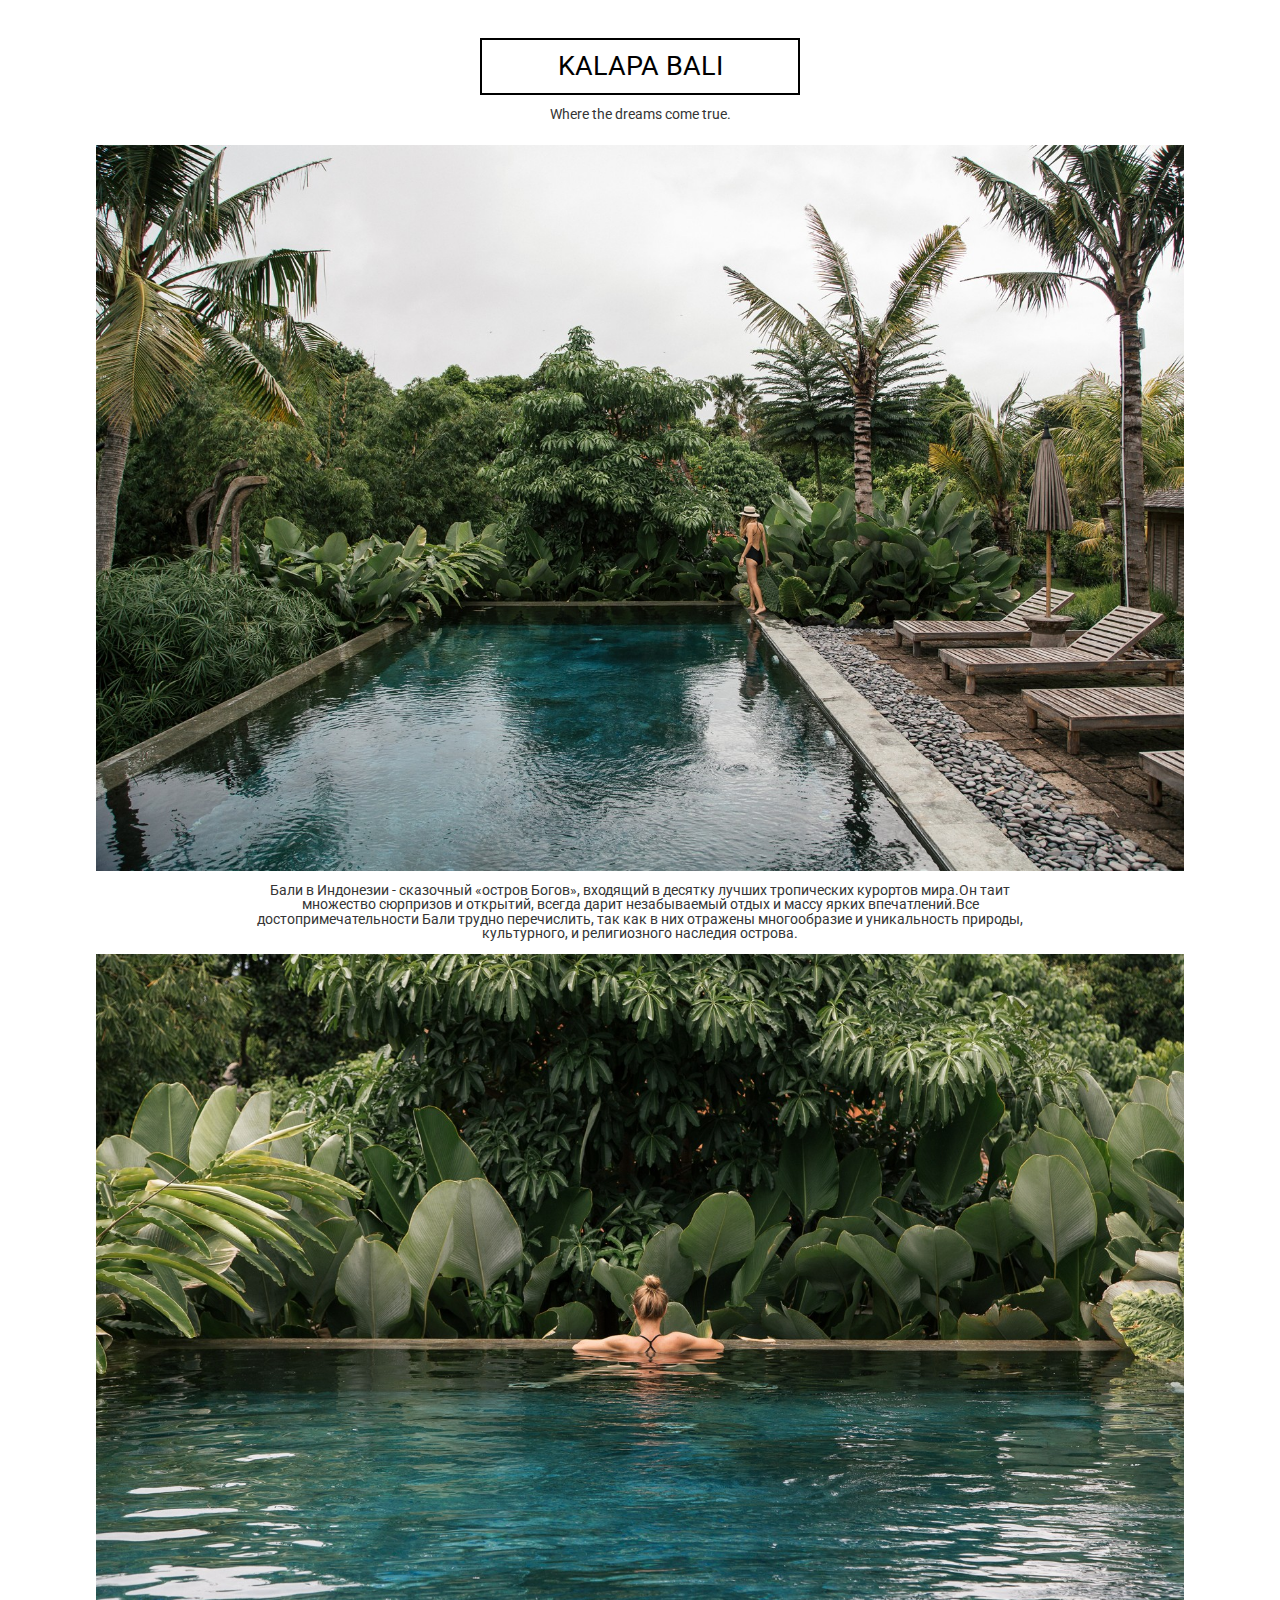
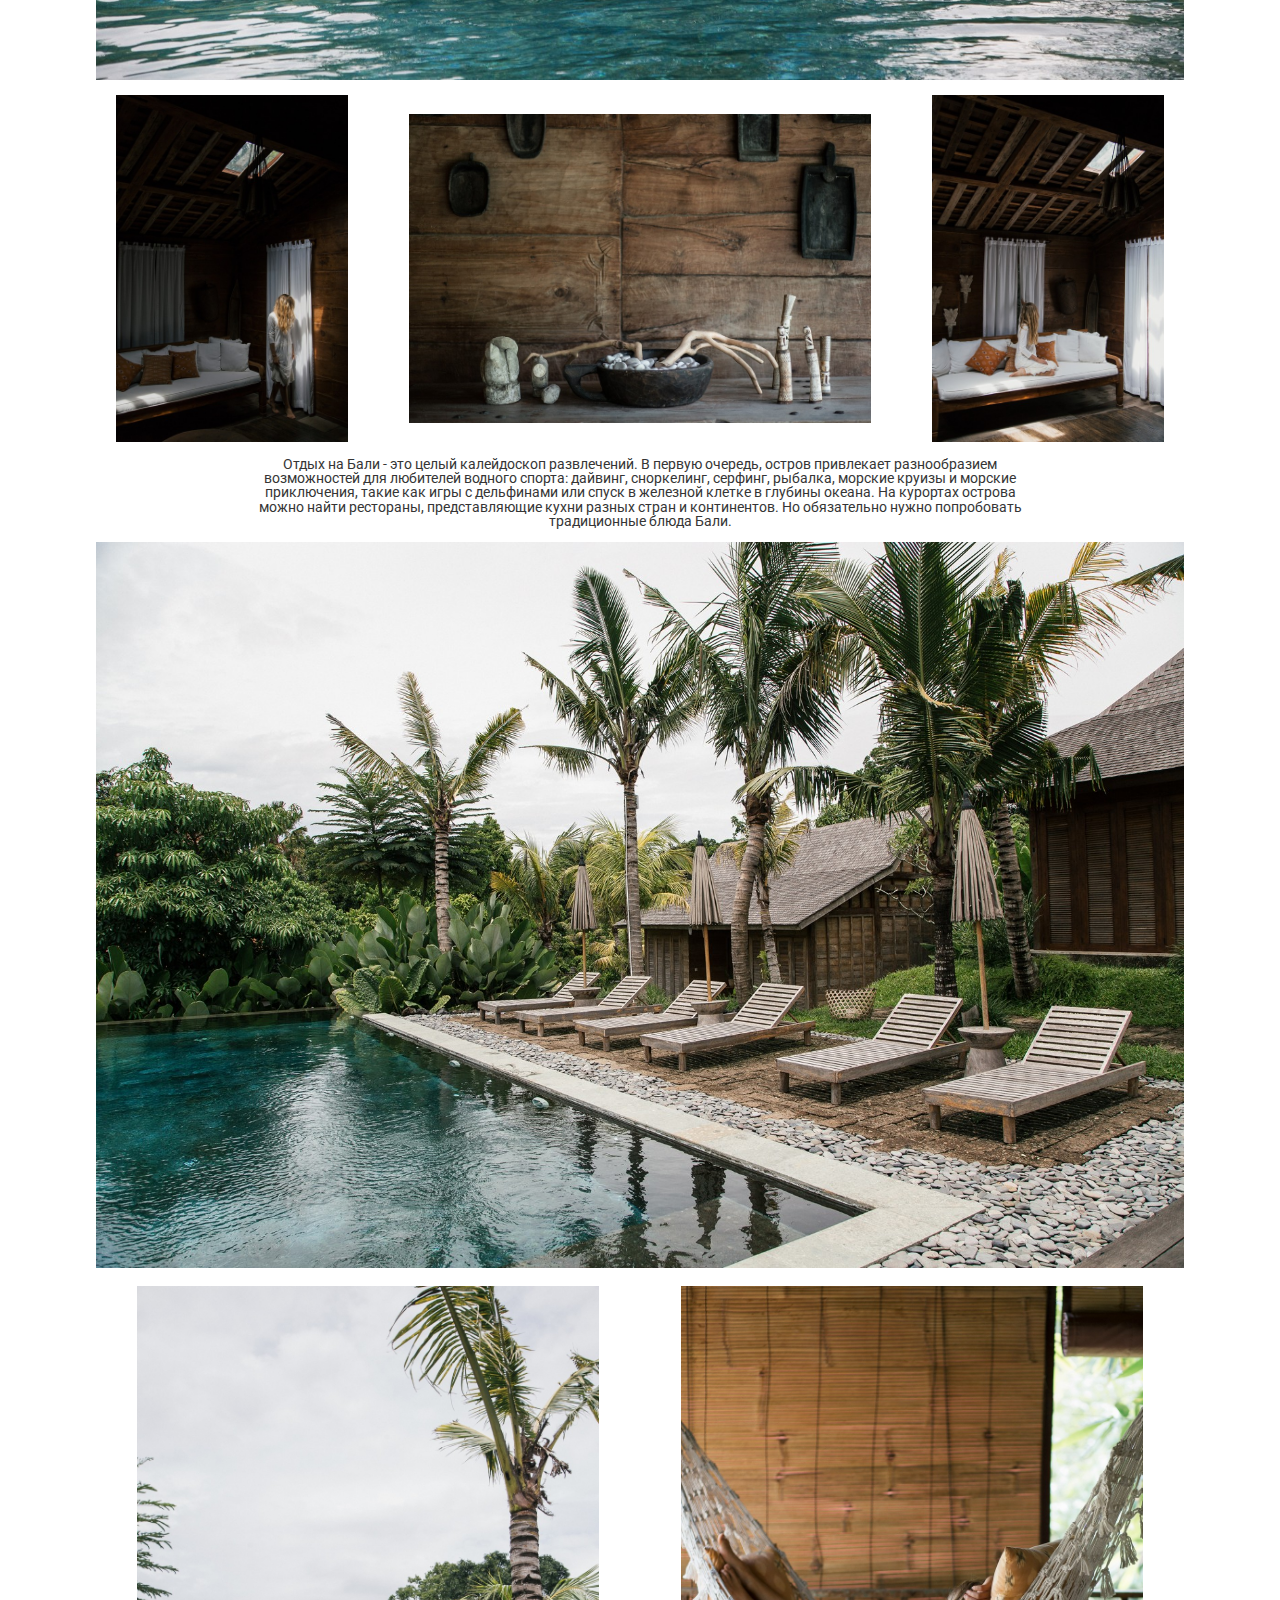
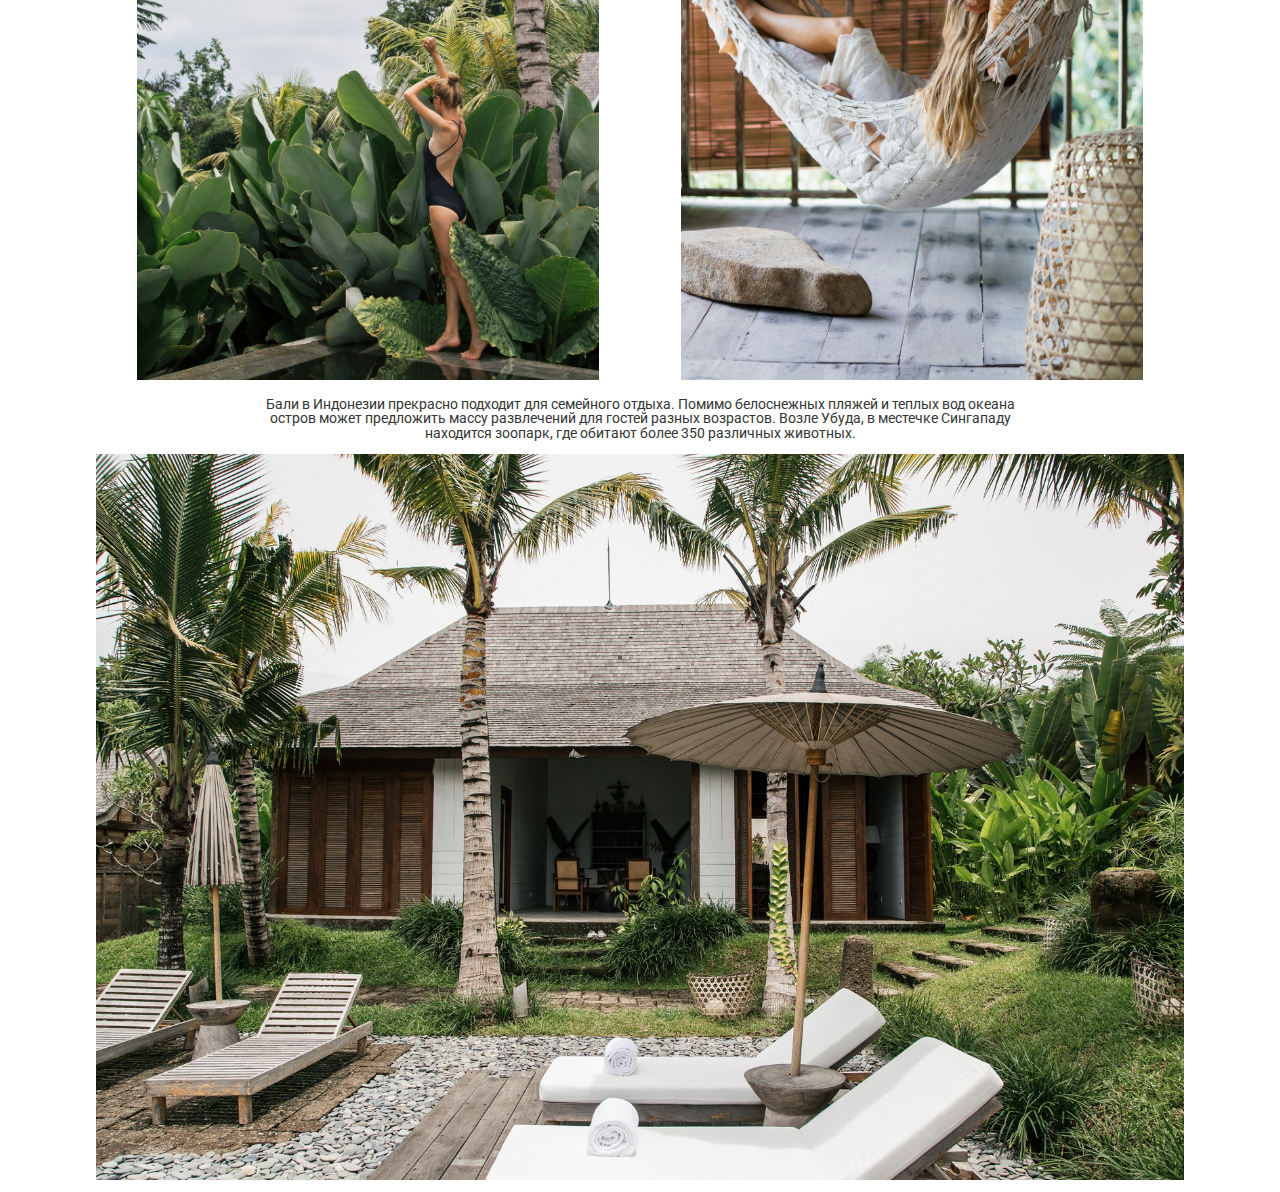
==== pages/additional.html @ b262c299 "completed additional page; changed main background in index.html; grouped up some styles; added more" ====
<!DOCTYPE html>
<html lang="en">

<head>
    <meta charset="UTF-8">
    <meta http-equiv="X-UA-Compatible" content="IE=edge">
    <meta name="viewport" content="width=device-width, initial-scale=1.0">
    <title> ✈ Alladin Travel </title>
    <link rel="stylesheet" href="../css/style.css">
    <link rel="preconnect" href="https://fonts.googleapis.com">
    <link rel="preconnect" href="https://fonts.gstatic.com" crossorigin>
    <link href="https://fonts.googleapis.com/css2?family=Roboto:wght@400;700&display=swap" rel="stylesheet">
</head>

<body>
    <div class="container">
        <div class="container__block">
            KALAPA BALI
        </div>
        <div class="container__block--secondary">
            Where the dreams come true.
        </div>
        <div>
            <img src="../img/additional_1.jpg" alt="forest,pool,woman">
        </div>
        <p>
            Бали в Индонезии - сказочный «остров Богов», входящий в десятку лучших тропических курортов мира.Он таит множество сюрпризов и
            открытий, всегда дарит незабываемый отдых и массу ярких впечатлений.Все достопримечательности Бали трудно перечислить, так как в
            них отражены многообразие и уникальность природы, культурного, и религиозного наследия острова.
        </p>
        <div>
            <img src="../img/additional_2.jpg" alt="woman in pool">
        </div>
        <div class="container__item">
            <div>
                <img src="../img/additional_3.jpg" alt="beautiful woman">
            </div>
            <div>
                <img src="../img/additional_4.jpg" alt="strange artifacts">
            </div>
            <div>
                <img src="../img/additional_5.jpg" alt="woman on sofa">
            </div>
        </div>
        <p>
            Отдых на Бали - это целый калейдоскоп развлечений. В первую очередь, остров привлекает разнообразием возможностей для любителей
            водного
            спорта: дайвинг, сноркелинг, серфинг, рыбалка, морские круизы и морские приключения, такие как игры с дельфинами или спуск в
            железной клетке
            в глубины океана. На курортах острова можно найти рестораны, представляющие кухни разных стран и континентов. Но обязательно
            нужно попробовать
            традиционные
            блюда Бали.
        </p>
        <div>
            <img src="../img/additional_6.jpg" alt="pretty house">
        </div>
        <div class="container__item">
            <div>
                <img src="../img/additional_7.jpg" alt="beautiful woman near the tree">
            </div>
            <div>
                <img src="../img/additional_8.jpg" alt="beautiful woman resting in hammock">
            </div>
        </div>
        <p>
            Бали в Индонезии прекрасно подходит для семейного отдыха. Помимо белоснежных пляжей и теплых вод океана остров может предложить
            массу
            развлечений для гостей разных возрастов. Возле Убуда, в местечке Сингападу находится зоопарк, где обитают более 350 различных
            животных.
        </p>
        <div>
            <img src="../img/additional_9.jpg" alt="pretty house with pool">
        </div>
    </div>
</body>

</html>
---- css/style.css ----
* {
  margin: 0; /* Аннулируем внешние отступы  */
  padding: 0; /* Аннулируем внутренние отступы */
  border: 0; /* Аннулируем границы блока */
  outline: 0; /* Аннулируем дополнительные рамки за пределами блока */
  box-sizing: border-box; /* Задаем параметр границам блока */
}

html {
  font-size: 16px; /* Задаем размер шрифта  */
}

body {
  font-family: 'Roboto', sans-serif; /* Задаем стандратный шрифт для всей страницы  */
  font-size: 1rem; /* Задаем размер шрифта в rem  */
  line-height: 1; /* Задаем величину пространства между строками  */
}

a {
  text-decoration: none; /* Убираем стандратную стилизацию для ссылок  */
}

body,
.header,
.main,
.container,
.main__item {
  width: 100%; /* Задаем ширину для группы элементов  */
}

.header,
.header__menu,
.wrapper,
.wrapper p,
.wrapper__form,
.wrapper__item--contacts {
  display: flex; /* Задаем способ компоновки для группы элементов */
}

.header,
.wrapper,
.wrapper p,
.wrapper__form {
  justify-content: center; /* задаем пространство между и вокруг элементов контента вдоль главной оси flex контейнера*/
}

.header,
.wrapper {
  box-shadow: 0 2px 6px rgb(63, 63, 63); /* Тень по границам блока*/
}

.search,
.submit {
  box-shadow: 0 4px 12px rgb(107, 107, 107); /* Тень по границам блока*/
}

.header {
  position: fixed; /* Фиксируем элемент*/
  top: 0; /* Направление фиксации*/
  padding: 1.5% 1%; /* Внутренние отступы*/
  font-size: 1rem; /* Размер шрифта в rem*/
  font-weight: 700; /* начертание шрифта*/
  background-color: aliceblue; /* Цвет фона блока*/
}

.header__menu {
  justify-content: space-between; /* Задаем расстояние между эелементам контейнера и границами блока*/
  width: 75%; /* Ширина элемента*/
}

.header__menu--item {
  display: inline-block; /* Задаем свойства строчно-блочного эелемента*/
  padding: 0.5% 1.5%; /* Внутренние отступы*/
}

.menu__link {
  color: rgb(53, 53, 53); /* Цвет шрифта*/
}

.menu__link:hover {
  cursor: pointer;
  color: rgb(255, 115, 0); /* Цвет шрифта при наведении курсора*/
}

.wrapper {
  flex-direction: column;
  background-image: url(../img/header_logo.jpg);
  background-size: cover;
  margin-top: 4.5%;
}

.wrapper p {
  padding: 0.5%; /* Внутренние отступы*/
  margin: 14% 26% 0.5%; /* Внешние отступы*/
  width: 50%;
  font-size: 2rem; /* Размер шрифта в rem*/
  font-weight: 700;
  color: aliceblue;
}

.wrapper__form {
  padding: 0.5%; /* Внутренние отступы*/
  margin: 0% 0% 11% 0%; /* Внешние отступы*/
}

.search {
  width: 70%;
  font-size: 1rem; /* Размер шрифта в rem*/
  padding: 1.5%; /* Внутренние отступы*/
  border-radius: 10px 0 0 10px;
}

.submit {
  width: 15%;
  font-size: 1.2rem; /* Размер шрифта в rem*/
  color: aliceblue;
  background-color: rgb(255, 115, 0);
  border-radius: 0 10px 10px 0;
  cursor: pointer;
}

.wrapper__item--contacts {
  justify-content: space-around;
  align-items: center;
  margin-top: 20%; /* Внешний отступ сверху*/
  width: 30%;
  border: 2px solid rgb(2, 217, 66);
}

.wrapper__item--branch {
  color: black;
  border: 2px solid brown;
}

.main {
  padding: 10% 0% 0%; /* Внутренние отступы*/
  margin: 4% auto; /* Внешние отступы*/
  background-image: url(../img/indonesia.jpg);
  background-size: cover;
  box-shadow: 0 2px 6px rgb(63, 63, 63);
}

.main__item {
  margin-top: 18%; /* Внешний отступ сверху*/
  padding: 2%; /* Внутренние отступы*/
  font-size: 1.5rem; /* Размер шрифта в rem*/
  text-align: center;
  color: aliceblue;
  background-color: rgba(22, 22, 22, 0.7);
}

.main__item p {
  padding: 0.3%; /* Внутренние отступы*/
}

.main__item p:nth-of-type(1) {
  font-size: 4rem;
}

.btn {
  display: inline-block;
  padding: 0.8%; /* Внутренние отступы*/
  margin: 1%; /* Внешние отступы*/
  border-radius: 10px;
  background-color: rgb(255, 115, 0);
  color: aliceblue;
  cursor: pointer;
}

.container__block {
  width: 25%;
  margin: 3% auto 0%; /* Внешние отступы*/
  padding: 1%; /* Внутренние отступы*/
  text-align: center;
  font-size: 1.7rem;
  border: 2px solid black;
}

.container__block--secondary {
  margin: 0.2% auto 1%; /* Внешние отступы*/
  padding: 0.8%; /* Внутренние отступы*/
  text-align: center;
  font-size: 0.9rem;
  color: rgb(53, 53, 53);
  width: 25%;
}

.container img:nth-child(1),
.container img:nth-child(2) {
  display: block;
  width: 85%;
  margin: 1% auto; /* Внешние отступы*/
}

.container p {
  display: block;
  width: 60%;
  text-align: center;
  margin: 1% auto 1%; /* Внешние отступы*/
  font-size: 0.9rem;
  color: rgb(53, 53, 53);
}

.container__item {
  display: flex;
  align-items: center;
  width: 85%;
  margin: 1% auto; /* Внешние отступы*/
}
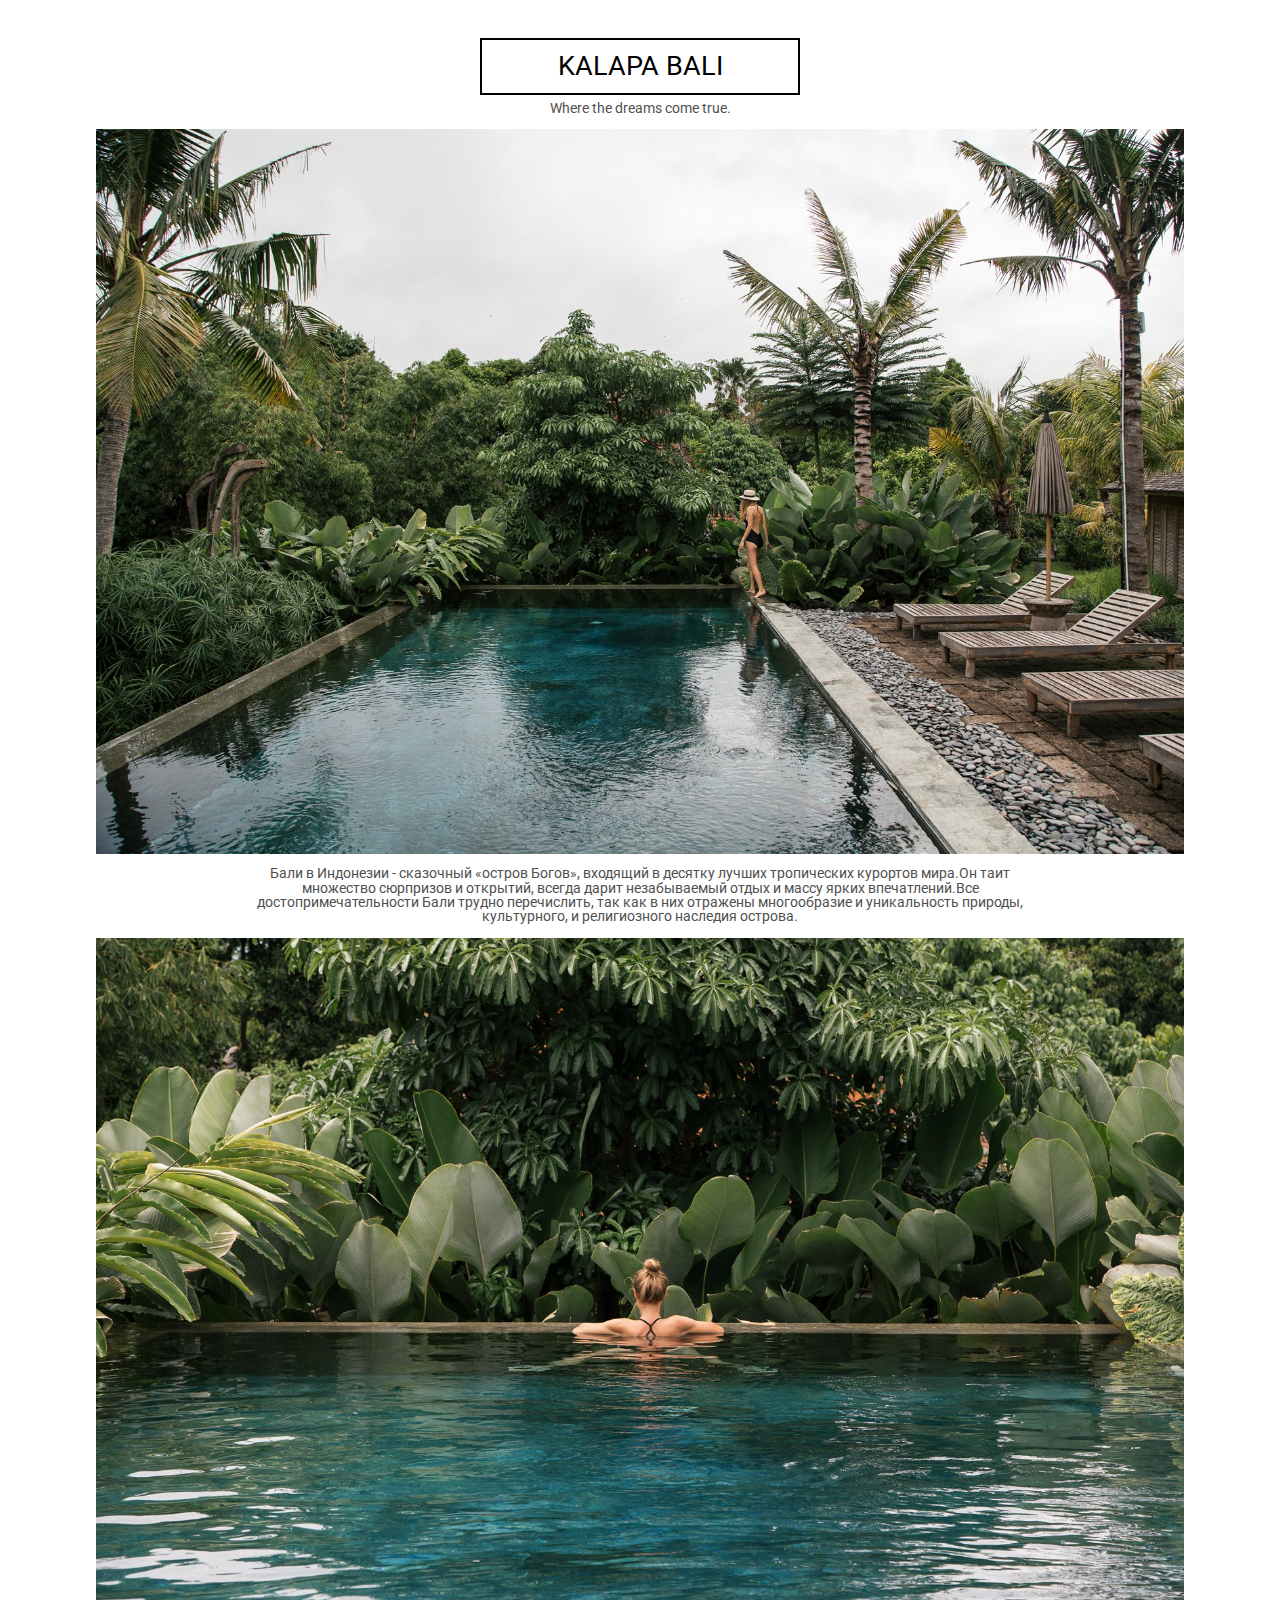
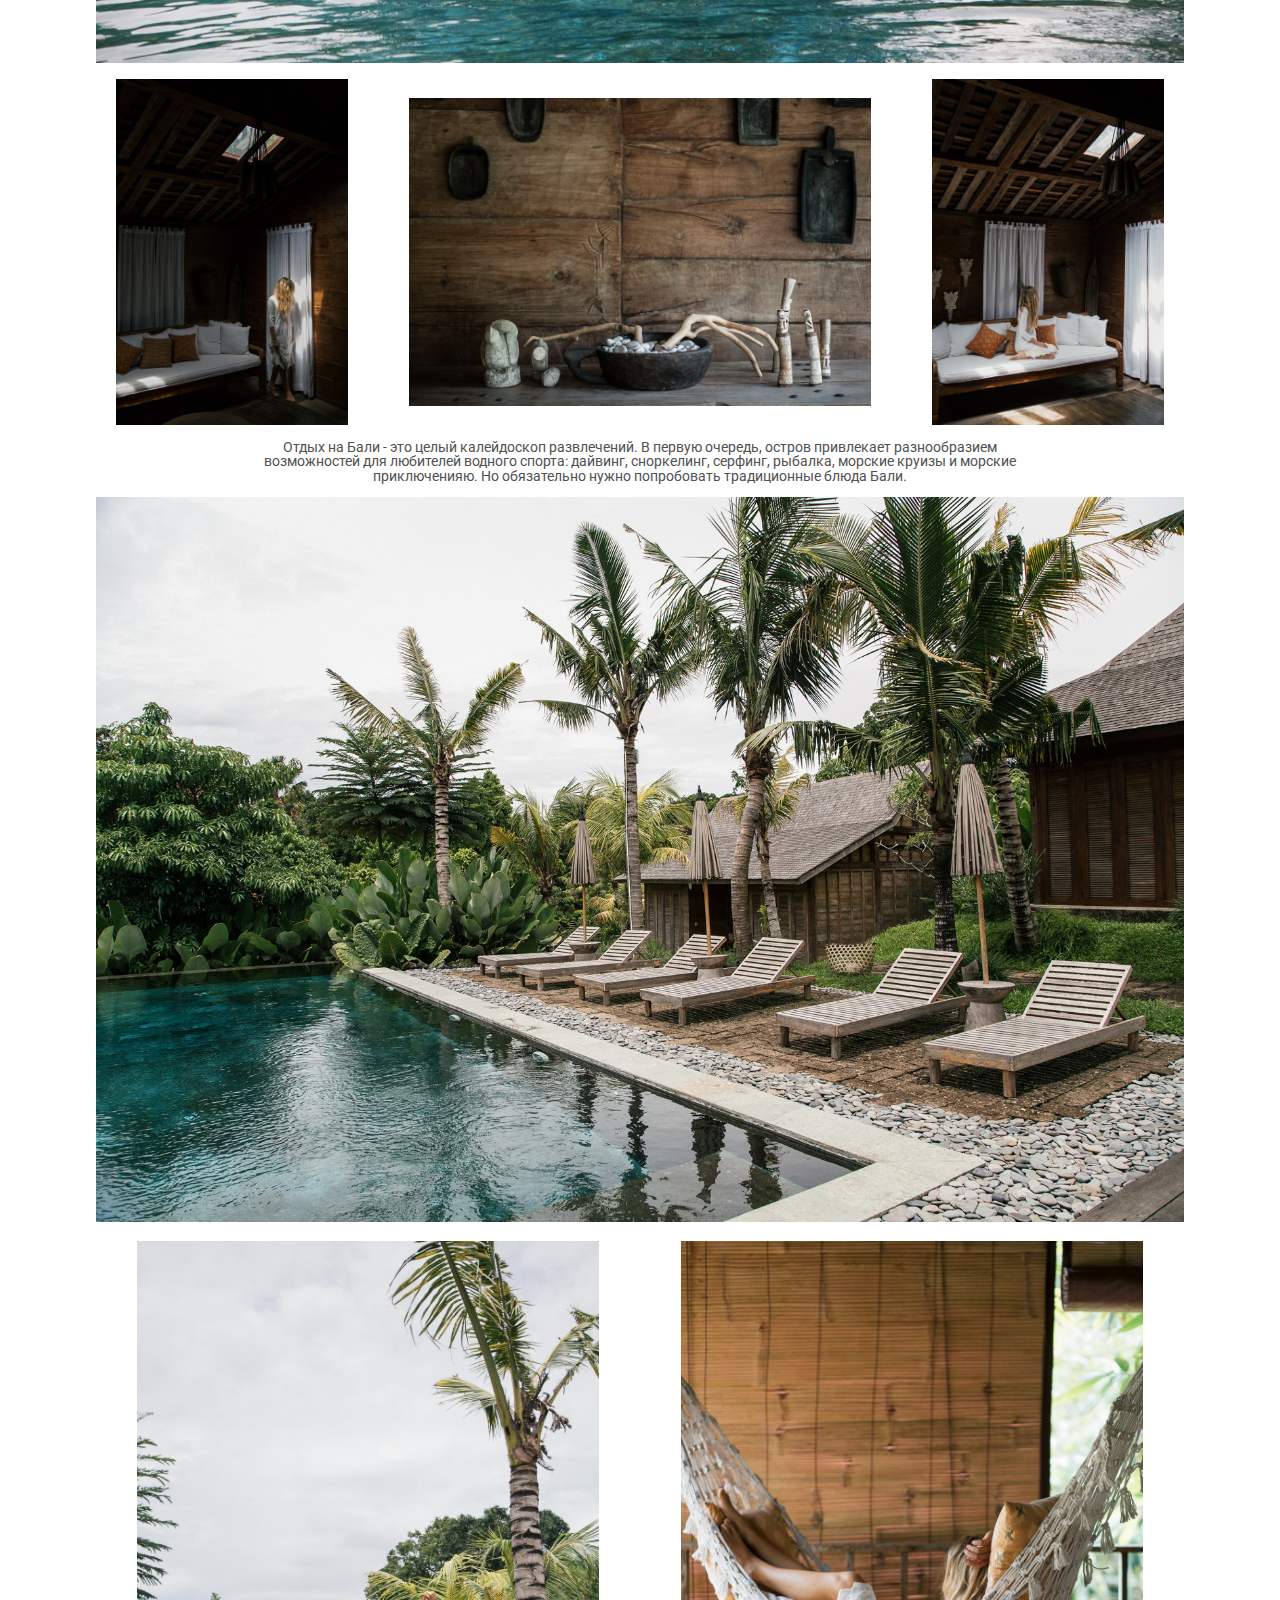
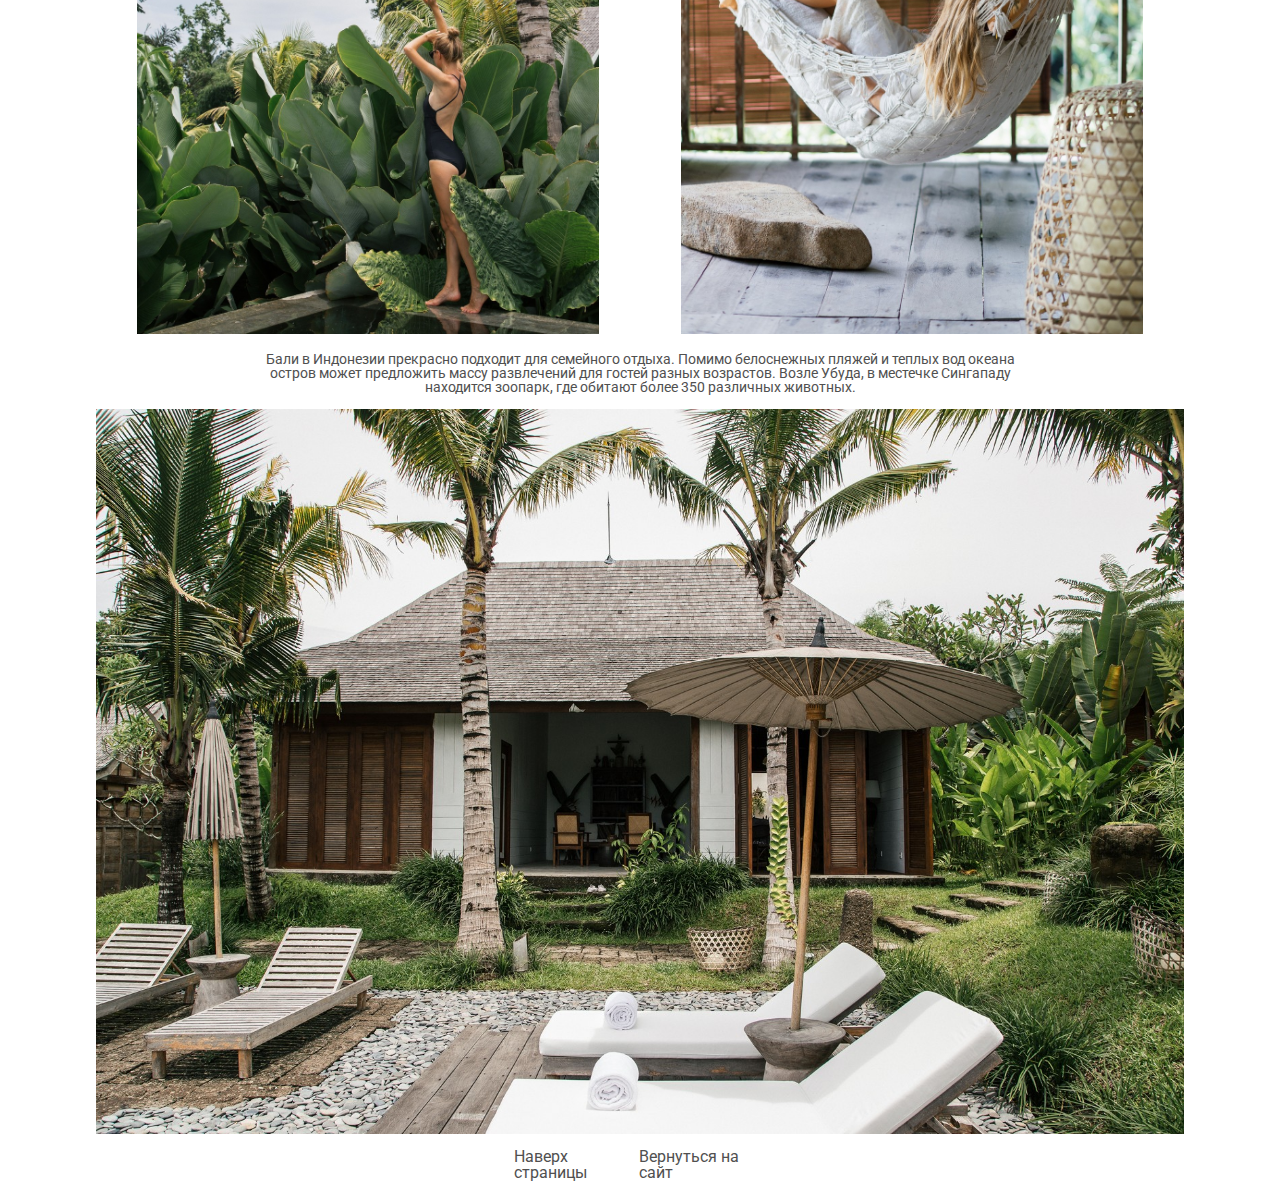
==== commit a77d6c07: "created footer section; created nav anchors in footer section; grouped up all selectors; added new c" ====
--- a/pages/additional.html
+++ b/pages/additional.html
@@ -1,6 +1,6 @@
 <!DOCTYPE html>
 <html lang="en">
-
+    
 <head>
     <meta charset="UTF-8">
     <meta http-equiv="X-UA-Compatible" content="IE=edge">
@@ -13,6 +13,7 @@
 </head>
 
 <body>
+    <!-- Заголовок -->
     <div class="container">
         <div class="container__block">
             KALAPA BALI
@@ -20,13 +21,12 @@
         <div class="container__block--secondary">
             Where the dreams come true.
         </div>
+        <!-- Основная информация о стране -->
         <div>
             <img src="../img/additional_1.jpg" alt="forest,pool,woman">
         </div>
         <p>
-            Бали в Индонезии - сказочный «остров Богов», входящий в десятку лучших тропических курортов мира.Он таит множество сюрпризов и
-            открытий, всегда дарит незабываемый отдых и массу ярких впечатлений.Все достопримечательности Бали трудно перечислить, так как в
-            них отражены многообразие и уникальность природы, культурного, и религиозного наследия острова.
+            Бали в Индонезии - сказочный «остров Богов», входящий в десятку лучших тропических курортов мира.Он таит множество сюрпризов и открытий, всегда дарит незабываемый отдых и массу ярких впечатлений.Все достопримечательности Бали трудно перечислить, так как в них отражены многообразие и уникальность природы, культурного, и религиозного наследия острова.
         </p>
         <div>
             <img src="../img/additional_2.jpg" alt="woman in pool">
@@ -43,14 +43,7 @@
             </div>
         </div>
         <p>
-            Отдых на Бали - это целый калейдоскоп развлечений. В первую очередь, остров привлекает разнообразием возможностей для любителей
-            водного
-            спорта: дайвинг, сноркелинг, серфинг, рыбалка, морские круизы и морские приключения, такие как игры с дельфинами или спуск в
-            железной клетке
-            в глубины океана. На курортах острова можно найти рестораны, представляющие кухни разных стран и континентов. Но обязательно
-            нужно попробовать
-            традиционные
-            блюда Бали.
+            Отдых на Бали - это целый калейдоскоп развлечений. В первую очередь, остров привлекает разнообразием возможностей для любителей водного спорта: дайвинг, сноркелинг, серфинг, рыбалка, морские круизы и морские приключенияю. Но обязательно нужно попробовать традиционные блюда Бали.
         </p>
         <div>
             <img src="../img/additional_6.jpg" alt="pretty house">
@@ -64,15 +57,21 @@
             </div>
         </div>
         <p>
-            Бали в Индонезии прекрасно подходит для семейного отдыха. Помимо белоснежных пляжей и теплых вод океана остров может предложить
-            массу
-            развлечений для гостей разных возрастов. Возле Убуда, в местечке Сингападу находится зоопарк, где обитают более 350 различных
-            животных.
+            Бали в Индонезии прекрасно подходит для семейного отдыха. Помимо белоснежных пляжей и теплых вод океана остров может предложить массу развлечений для гостей разных возрастов. Возле Убуда, в местечке Сингападу находится зоопарк, где обитают более 350 различных животных.
         </p>
         <div>
             <img src="../img/additional_9.jpg" alt="pretty house with pool">
         </div>
     </div>
+    <!-- Футер с навигацией -->
+    <footer class="footer">
+        <a class="nav" href="#top">
+            Наверх страницы
+        </a>
+        <a class="nav" href="../index.html">
+            Вернуться на сайт
+        </a>
+    </footer>
 </body>
 
 </html>--- a/css/style.css
+++ b/css/style.css
@@ -8,6 +8,7 @@
 
 html {
   font-size: 16px; /* Задаем размер шрифта  */
+  scroll-behavior: smooth; /* Плавное прокручивание вдоль страницы  */
 }
 
 body {
@@ -33,177 +34,212 @@
 .wrapper,
 .wrapper p,
 .wrapper__form,
-.wrapper__item--contacts {
-  display: flex; /* Задаем способ компоновки для группы элементов */
+.wrapper__item--contacts,
+.container__item,
+.footer {
+  display: flex; /* Задаем способ компоновки контента для группы элементов */
 }
 
 .header,
 .wrapper,
 .wrapper p,
 .wrapper__form {
-  justify-content: center; /* задаем пространство между и вокруг элементов контента вдоль главной оси flex контейнера*/
-}
-
-.header,
-.wrapper {
-  box-shadow: 0 2px 6px rgb(63, 63, 63); /* Тень по границам блока*/
+  justify-content: center; /* задаем пространство между и вокруг элементов контента вдоль главной оси flex контейнера */
+}
+
+.header,
+.wrapper,
+.main {
+  box-shadow: 0 2px 6px rgb(63, 63, 63); /* Тень по границам блока */
 }
 
 .search,
 .submit {
-  box-shadow: 0 4px 12px rgb(107, 107, 107); /* Тень по границам блока*/
+  box-shadow: 0 4px 12px rgb(107, 107, 107); /* Тень по границам блока */
+}
+
+.menu__link:hover,
+.submit,
+.btn,
+.nav {
+  cursor: pointer; /* Стиль курсора при наведении */
+}
+
+.wrapper p,
+.submit,
+.main__item,
+.btn {
+  color: aliceblue; /* Цвет шрифта */
+}
+
+.menu__link,
+.container__block--secondary,
+.container p,
+.nav {
+  color: rgb(80, 80, 80); /* Цвет шрифта */
+}
+
+.container img:nth-child(1),
+.container img:nth-child(2),
+.container__item {
+  width: 85%; /* Задаем ширину элемента */
+}
+
+.container img:nth-child(1),
+.container img:nth-child(2),
+.container__item,
+.footer {
+  margin: 1% auto; /* Внешние отступы */
+}
+
+.main__item,
+.main__item,
+.container__block,
+.container__block--secondary,
+.container p {
+  text-align: center; /* Расположение текста внутри блока */
+}
+
+.wrapper,
+.main {
+  background-size: cover; /* Растягивание фона с сохранением пропорций */
+}
+
+.submit,
+.btn {
+  background-color: rgb(255, 115, 0); /* Цвет фона */
+}
+
+.header,
+.search {
+  font-size: 1rem; /* Размер шрифта в rem */
+}
+
+.header__menu--item,
+.btn {
+  display: inline-block; /* Задаем свойства строчно-блочного эелемента */
+}
+
+.container img:nth-child(1),
+.container img:nth-child(2),
+.container p {
+  display: block; /* Превращаем в блочный элемент */
+}
+
+.container p,
+.container__block--secondary {
+  font-size: 0.9rem; /* Размер шрифта в rem */
+}
+
+.header,
+.wrapper p {
+  font-weight: 700; /* Начертание шрифта(жирность) */
 }
 
 .header {
-  position: fixed; /* Фиксируем элемент*/
-  top: 0; /* Направление фиксации*/
-  padding: 1.5% 1%; /* Внутренние отступы*/
-  font-size: 1rem; /* Размер шрифта в rem*/
-  font-weight: 700; /* начертание шрифта*/
-  background-color: aliceblue; /* Цвет фона блока*/
+  position: fixed; /* Фиксируем элемент */
+  top: 0; /* Направление фиксации */
+  padding: 1.5% 1%; /* Внутренние отступы */
+  background-color: aliceblue; /* Цвет фона блока */
 }
 
 .header__menu {
-  justify-content: space-between; /* Задаем расстояние между эелементам контейнера и границами блока*/
-  width: 75%; /* Ширина элемента*/
+  justify-content: space-between; /* Задаем расстояние между эелементам контейнера и границами блока */
+  width: 75%; /* Ширина эелемента */
 }
 
 .header__menu--item {
-  display: inline-block; /* Задаем свойства строчно-блочного эелемента*/
-  padding: 0.5% 1.5%; /* Внутренние отступы*/
-}
-
-.menu__link {
-  color: rgb(53, 53, 53); /* Цвет шрифта*/
+  padding: 0.5% 1.5%; /* Внутренние отступы */
 }
 
 .menu__link:hover {
-  cursor: pointer;
-  color: rgb(255, 115, 0); /* Цвет шрифта при наведении курсора*/
+  color: rgb(255, 115, 0); /* Цвет шрифта при наведении курсора */
 }
 
 .wrapper {
-  flex-direction: column;
-  background-image: url(../img/header_logo.jpg);
-  background-size: cover;
-  margin-top: 4.5%;
+  flex-direction: column; /* Задаем вертикальное положение контента */
+  background-image: url(../img/header_logo.jpg); /* Фоновое изображение */
+  margin-top: 4.5%; /* Внешний отступ сверху */
 }
 
 .wrapper p {
-  padding: 0.5%; /* Внутренние отступы*/
-  margin: 14% 26% 0.5%; /* Внешние отступы*/
   width: 50%;
-  font-size: 2rem; /* Размер шрифта в rem*/
-  font-weight: 700;
-  color: aliceblue;
+  margin: 14% 26% 0.5%; /* Внешние отступы */
+  padding: 0.5%; /* Внутренние отступы */
+  font-size: 2rem; /* Размер шрифта в rem */
 }
 
 .wrapper__form {
-  padding: 0.5%; /* Внутренние отступы*/
-  margin: 0% 0% 11% 0%; /* Внешние отступы*/
+  margin: 0% 0% 11% 0%; /* Внешние отступы */
+  padding: 0.5%; /* Внутренние отступы */
 }
 
 .search {
-  width: 70%;
-  font-size: 1rem; /* Размер шрифта в rem*/
-  padding: 1.5%; /* Внутренние отступы*/
-  border-radius: 10px 0 0 10px;
+  width: 70%; /* Ширина эелемента */
+  padding: 1.5%; /* Внутренние отступы */
+  border-radius: 10px 0px 0px 10px;
 }
 
 .submit {
-  width: 15%;
-  font-size: 1.2rem; /* Размер шрифта в rem*/
-  color: aliceblue;
-  background-color: rgb(255, 115, 0);
-  border-radius: 0 10px 10px 0;
-  cursor: pointer;
-}
-
-.wrapper__item--contacts {
-  justify-content: space-around;
-  align-items: center;
-  margin-top: 20%; /* Внешний отступ сверху*/
-  width: 30%;
-  border: 2px solid rgb(2, 217, 66);
-}
-
-.wrapper__item--branch {
-  color: black;
-  border: 2px solid brown;
+  width: 15%; /* Ширина эелемента */
+  font-size: 1.2rem; /* Размер шрифта в rem */
+  border-radius: 0px 10px 10px 0px; /* Округление эелемента */
 }
 
 .main {
-  padding: 10% 0% 0%; /* Внутренние отступы*/
-  margin: 4% auto; /* Внешние отступы*/
-  background-image: url(../img/indonesia.jpg);
-  background-size: cover;
-  box-shadow: 0 2px 6px rgb(63, 63, 63);
+  margin: 4% auto 2%; /* Внешние отступы */
+  padding: 10% 0% 0%; /* Внутренние отступы */
+  background-image: url(../img/indonesia.jpg); /* Фоновое изображение */
 }
 
 .main__item {
-  margin-top: 18%; /* Внешний отступ сверху*/
-  padding: 2%; /* Внутренние отступы*/
-  font-size: 1.5rem; /* Размер шрифта в rem*/
-  text-align: center;
-  color: aliceblue;
-  background-color: rgba(22, 22, 22, 0.7);
+  margin-top: 18%; /* Внешний отступ сверху */
+  padding: 2%; /* Внутренние отступы */
+  font-size: 1.5rem; /* Размер шрифта в rem */
+  background-color: rgba(22, 22, 22, 0.7); /* Темный фон */
 }
 
 .main__item p {
-  padding: 0.3%; /* Внутренние отступы*/
+  padding: 0.3%; /* Внутренние отступы */
 }
 
 .main__item p:nth-of-type(1) {
-  font-size: 4rem;
-}
-
-.btn {
-  display: inline-block;
+  font-size: 4rem; /* Размер шрифта в rem */
+}
+
+.btn {
+  margin: 1%; /* Внешние отступы */
+  padding: 0.8%; /* Внутренние отступы */
+  border-radius: 10px;
+  font-size: 1.2rem; /* Размер шрифта в rem */
+}
+
+.container p {
+  width: 60%; /* Ширина эелемента */
+  margin: 1% auto 1%; /* Внешние отступы*/
+}
+
+.container__block {
+  width: 25%; /* Ширина эелемента */
+  margin: 3% auto 0%; /* Внешние отступы */
+  padding: 1%; /* Внутренние отступы */
+  font-size: 1.7rem; /* Размер шрифта в rem */
+  border: 2px solid black; /* Границы блока */
+}
+.container__block--secondary{
+  margin-top: 0.5%; /* Внешний отступ сверху */
+}
+
+.container__item {
+  align-items: center; /* Расположение контента внутри блока */
+}
+
+.footer {
+  justify-content: space-around; /* Задаем расстояние между эелементам контейнера и границами блока */
+  width: 20%; /* Ширина эелемента */
+  margin: 0% auto 1%; /* Внешние отступы*/
+}
+
+.nav {
   padding: 0.8%; /* Внутренние отступы*/
-  margin: 1%; /* Внешние отступы*/
-  border-radius: 10px;
-  background-color: rgb(255, 115, 0);
-  color: aliceblue;
-  cursor: pointer;
-}
-
-.container__block {
-  width: 25%;
-  margin: 3% auto 0%; /* Внешние отступы*/
-  padding: 1%; /* Внутренние отступы*/
-  text-align: center;
-  font-size: 1.7rem;
-  border: 2px solid black;
-}
-
-.container__block--secondary {
-  margin: 0.2% auto 1%; /* Внешние отступы*/
-  padding: 0.8%; /* Внутренние отступы*/
-  text-align: center;
-  font-size: 0.9rem;
-  color: rgb(53, 53, 53);
-  width: 25%;
-}
-
-.container img:nth-child(1),
-.container img:nth-child(2) {
-  display: block;
-  width: 85%;
-  margin: 1% auto; /* Внешние отступы*/
-}
-
-.container p {
-  display: block;
-  width: 60%;
-  text-align: center;
-  margin: 1% auto 1%; /* Внешние отступы*/
-  font-size: 0.9rem;
-  color: rgb(53, 53, 53);
-}
-
-.container__item {
-  display: flex;
-  align-items: center;
-  width: 85%;
-  margin: 1% auto; /* Внешние отступы*/
-}
+}
